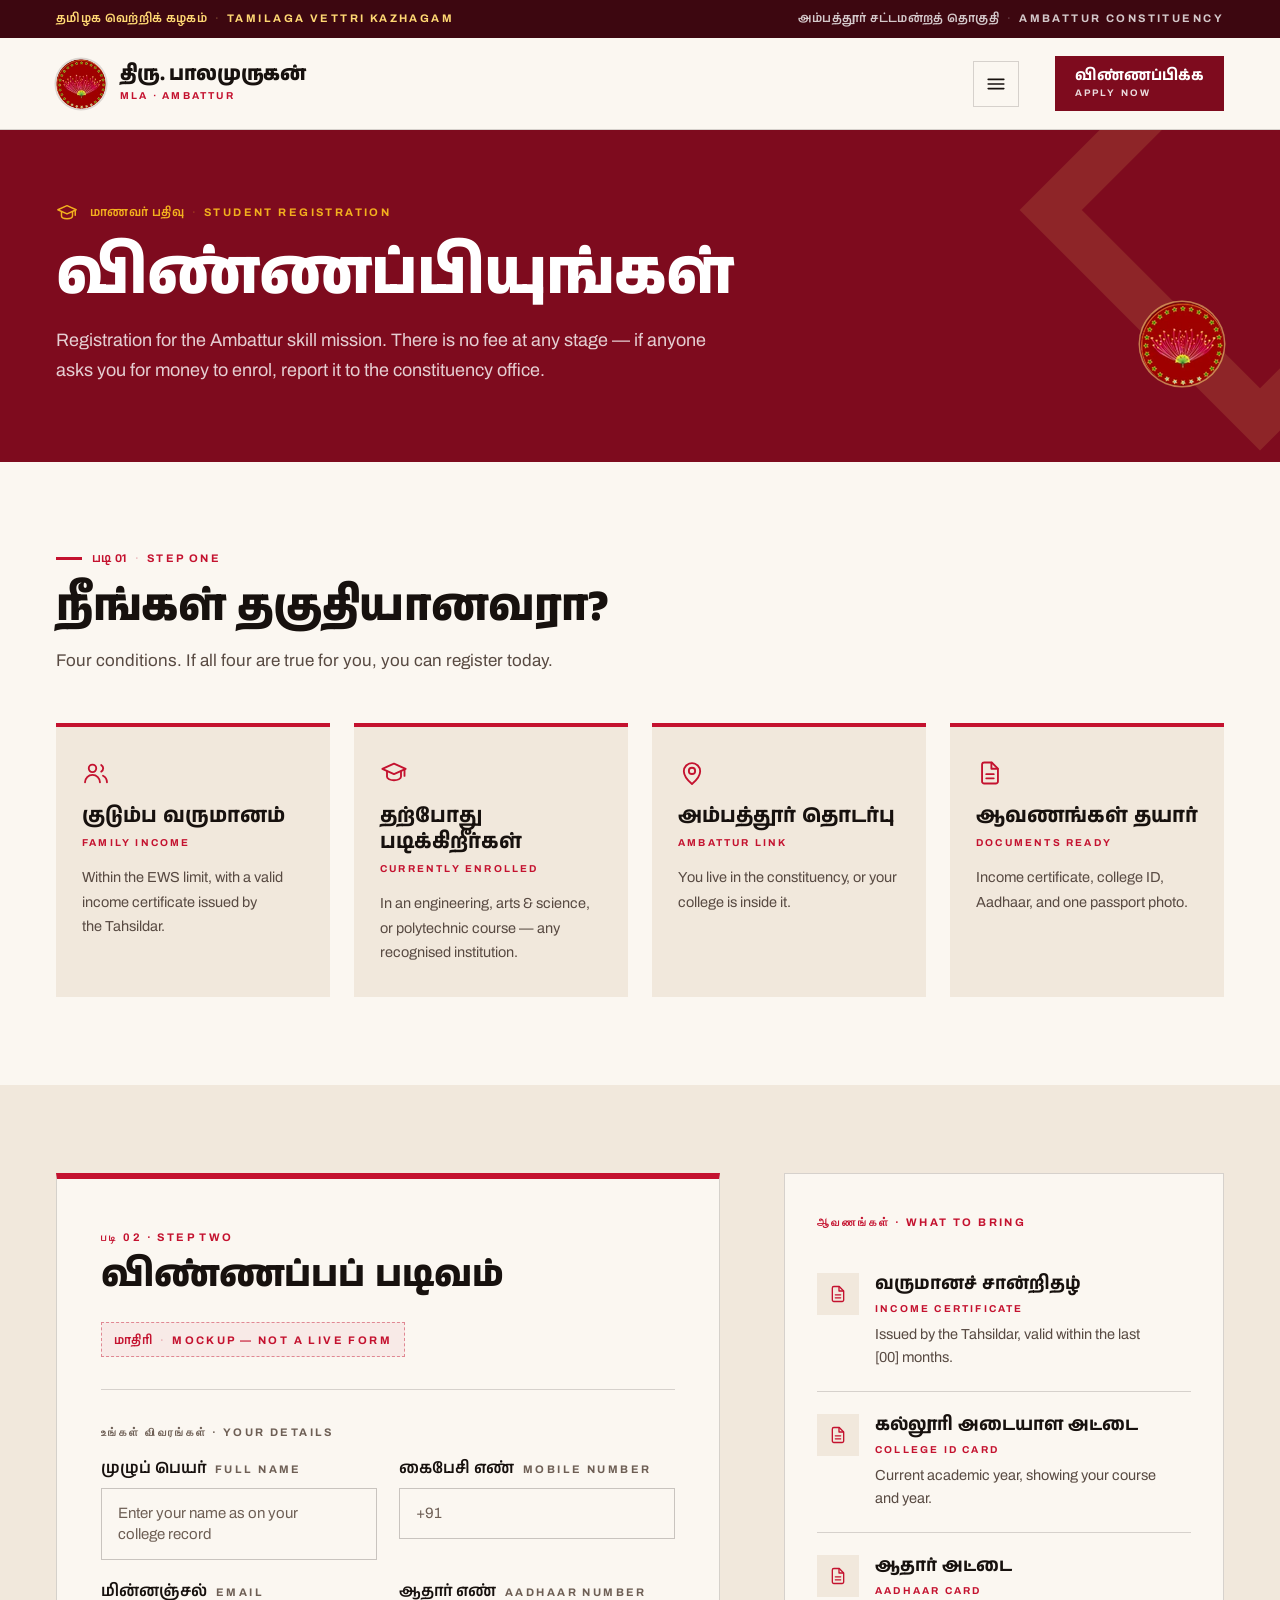
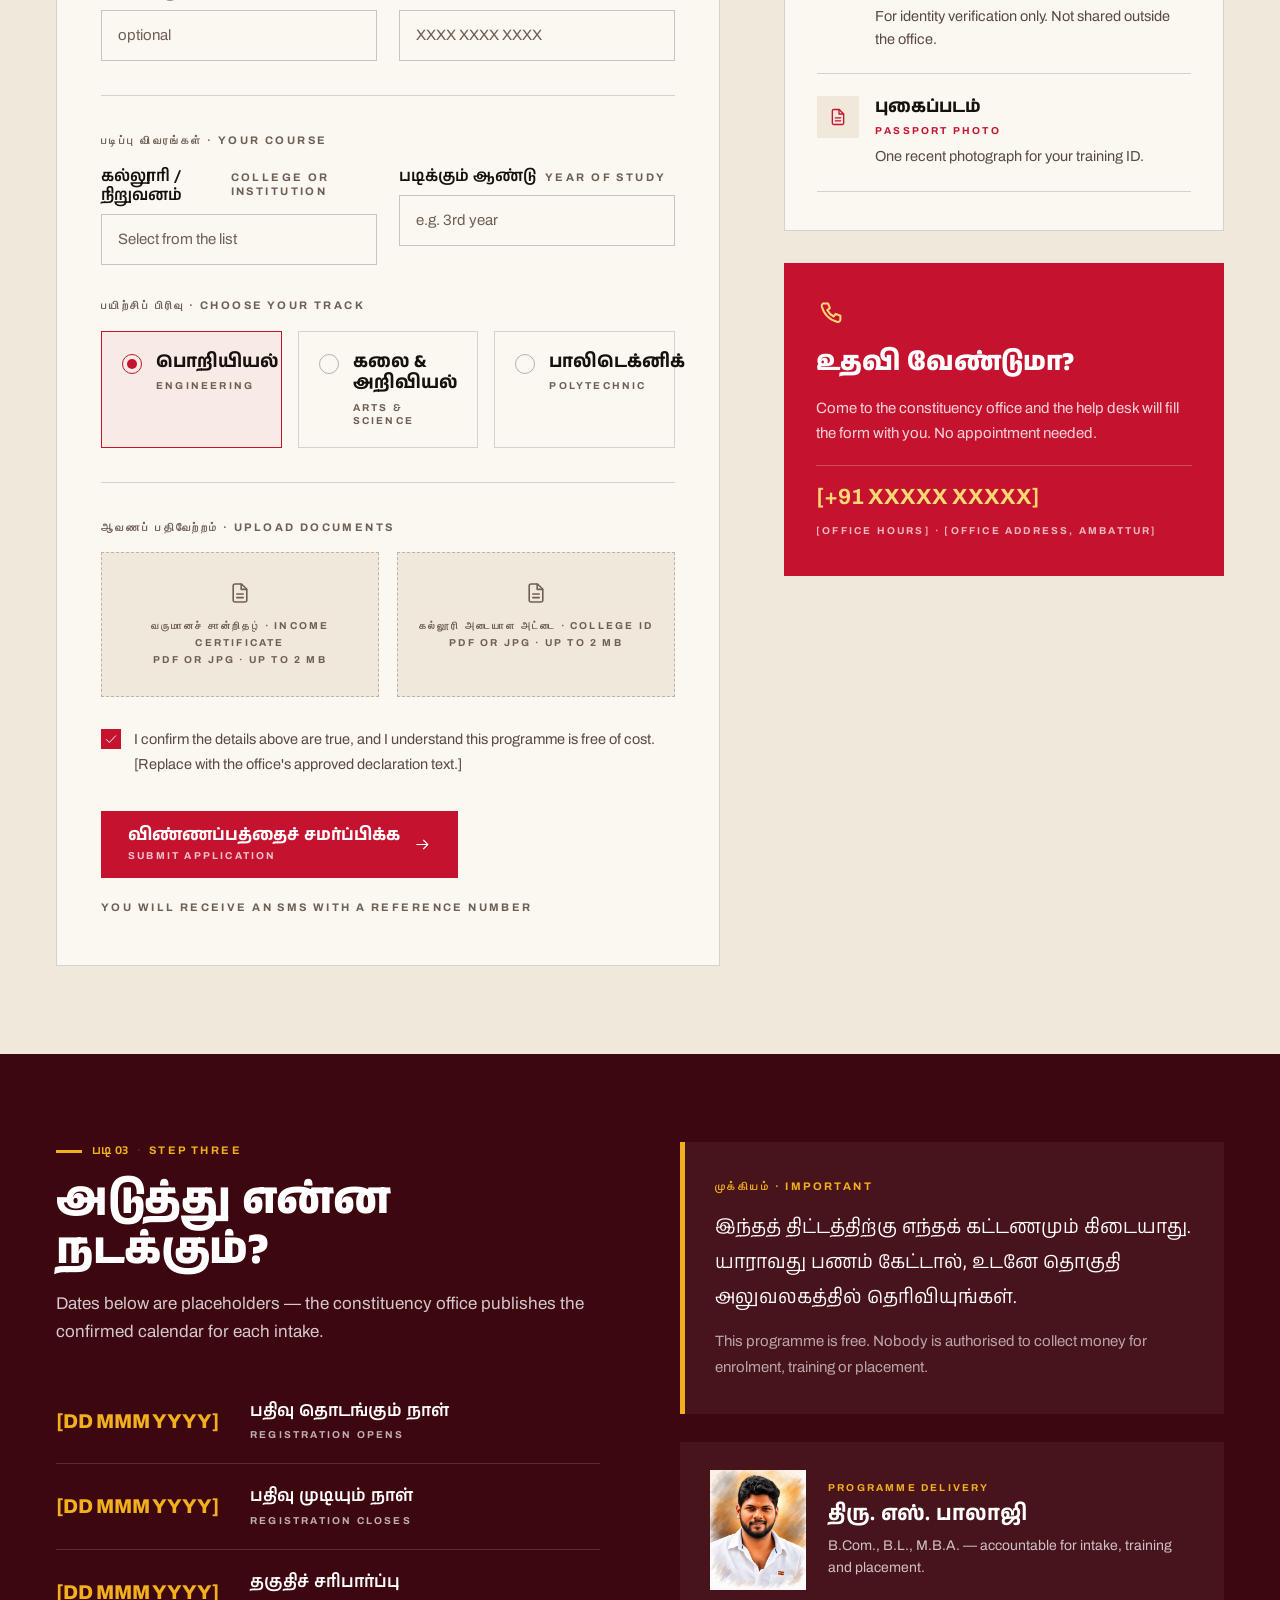
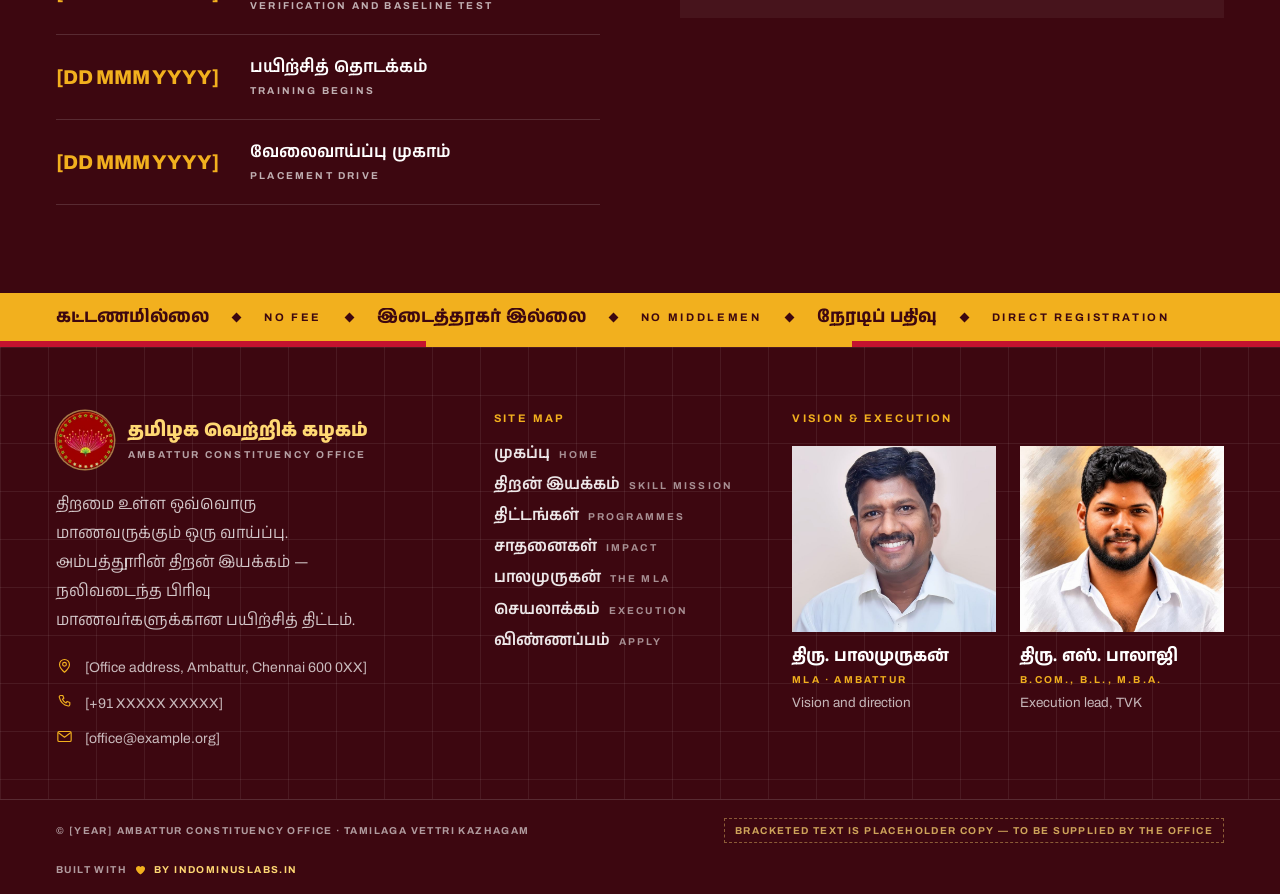
==== apply.html @ f3a28f33 "Add files via upload" ====
<!doctype html>
<html lang="ta">
<head>
<meta charset="utf-8">
<meta name="viewport" content="width=device-width, initial-scale=1">
<title>விண்ணப்பியுங்கள் · Apply</title>
<meta name="description" content="Registration for the Ambattur skill mission. Free at every stage — eligibility, documents and how to apply.">
<meta name="theme-color" content="#7E0B1E">
<meta property="og:title" content="விண்ணப்பியுங்கள் · Apply">
<meta property="og:description" content="Registration for the Ambattur skill mission. Free at every stage — eligibility, documents and how to apply.">
<meta property="og:image" content="vijay.jpg">
<meta property="og:type" content="website">
<link rel="icon" href="tvk-logo.png">
<link rel="preconnect" href="https://fonts.googleapis.com">
<link rel="preconnect" href="https://fonts.gstatic.com" crossorigin>
<link rel="stylesheet" href="https://fonts.googleapis.com/css2?family=Anek+Tamil:wdth,wght@75..125,100..800&amp;family=Archivo:wdth,wght@62..125,100..900&amp;display=swap">
<link rel="stylesheet" href="styles.css">
<style>
:root{
      --ink:#17110E; --ink2:#584A42; --ink3:#6E5F55;
      --paper:#FBF7F1; --paper2:#F1E8DC; --paper3:#E6D9C8;
      --red:#C4122F; --deep:#7E0B1E; --night:#3D0710;
      --gold:#F2B01E; --gold2:#FFD873;
      --rule:rgba(23,17,14,.16);
      --ta:'Anek Tamil','Nirmala UI','Latha',sans-serif;
      --la:'Archivo','Helvetica Neue',Helvetica,sans-serif;
    }
    *{box-sizing:border-box}
    body{margin:0;background:var(--paper);color:var(--ink);font-family:var(--la);-webkit-font-smoothing:antialiased;text-wrap:pretty}
    a{color:var(--red);text-decoration:none}
    a:hover{color:var(--deep)}
    h1,h2,h3,h4,p,ul,ol,figure{margin:0}
    ul{padding:0;list-style:none}
    img{display:block;max-width:100%}
    .ta{font-family:var(--ta)}
    .kick{font:700 11px/1.3 var(--la);letter-spacing:.22em;text-transform:uppercase}
    .kick-ta{font:600 12px/1.45 var(--ta);letter-spacing:.03em;text-transform:none}
    .credit:hover .cname{color:#fff !important}
    .credit:hover .cheart{transform:scale(1.14)}
    .cheart{transition:transform .18s ease}
    .dots{background-image:radial-gradient(rgba(255,255,255,.20) 1px,transparent 1px);background-size:10px 10px}
    .dotsd{background-image:radial-gradient(rgba(23,17,14,.12) 1px,transparent 1px);background-size:10px 10px}
    .grid-l{background-image:linear-gradient(rgba(255,255,255,.07) 1px,transparent 1px),linear-gradient(90deg,rgba(255,255,255,.07) 1px,transparent 1px);background-size:48px 48px}
</style>
</head>
<body>
<div class="page">

<header>
  <div class="dots sec" style="display:flex;align-items:center;justify-content:space-between;height:38px;padding:0 56px;background:var(--night)">
    <span style="display:inline-flex;flex-wrap:wrap;align-items:baseline;gap:8px"><span class="kick-ta" style="font-size:12px;color:var(--gold2)">தமிழக வெற்றிக் கழகம்</span><span style="color:var(--gold2);opacity:.45;font-size:11px">·</span><span class="kick" style="font-size:11px;color:var(--gold2)">Tamilaga Vettri Kazhagam</span></span>
    <span style="display:inline-flex;flex-wrap:wrap;align-items:baseline;gap:8px"><span class="kick-ta" style="font-size:12px;color:rgba(255,255,255,.78)">அம்பத்தூர் சட்டமன்றத் தொகுதி</span><span style="color:rgba(255,255,255,.78);opacity:.45;font-size:11px">·</span><span class="kick" style="font-size:11px;color:rgba(255,255,255,.78)">Ambattur Constituency</span></span>
  </div>
  <div style="display:flex;align-items:center;justify-content:space-between;gap:36px;height:92px;padding:0 56px;background:var(--paper);border-bottom:1px solid var(--rule)" class="sec hdrow">
    <a href="index.html" style="display:flex;align-items:center;gap:14px;text-decoration:none">
      <img src="tvk-logo.png" alt="Tamilaga Vettri Kazhagam" style="width:50px;height:50px;flex:none;border-radius:50%;object-fit:cover;box-shadow:0 0 0 1.5px rgba(23,17,14,.14)">
      <span style="display:flex;flex-direction:column;gap:4px">
        <span class="ta" style="font:800 20px/1 var(--ta);color:var(--ink);letter-spacing:-.01em">திரு. பாலமுருகன்</span>
        <span class="kick" style="color:var(--red);font-size:10px">MLA · Ambattur</span>
      </span>
    </a>
    <input type="checkbox" id="navtoggle" class="navtoggle" aria-hidden="true">
    <label for="navtoggle" class="navbtn"><span class="sr">Menu</span><svg viewBox="0 0 24 24" width="22" height="22" fill="none" stroke="currentColor" stroke-width="1.8" stroke-linecap="round" aria-hidden="true"><path d="M3.5 7h17M3.5 12h17M3.5 17h17"></path></svg></label>
    <nav class="mainnav" style="display:flex;align-items:center;gap:26px">
      <a href="index.html" style="display:flex;flex-direction:column;gap:4px;text-decoration:none;padding-bottom:6px;border-bottom:2px solid transparent">
        <span class="ta" style="font:600 15px/1 var(--ta);color:var(--ink)">முகப்பு</span>
        <span class="kick" style="font-size:9.5px;color:var(--ink3)">Home</span>
      </a>
      <a href="skill-mission.html" style="display:flex;flex-direction:column;gap:4px;text-decoration:none;padding-bottom:6px;border-bottom:2px solid transparent">
        <span class="ta" style="font:600 15px/1 var(--ta);color:var(--ink)">திறன் இயக்கம்</span>
        <span class="kick" style="font-size:9.5px;color:var(--ink3)">Skill Mission</span>
      </a>
      <a href="programmes.html" style="display:flex;flex-direction:column;gap:4px;text-decoration:none;padding-bottom:6px;border-bottom:2px solid transparent">
        <span class="ta" style="font:600 15px/1 var(--ta);color:var(--ink)">திட்டங்கள்</span>
        <span class="kick" style="font-size:9.5px;color:var(--ink3)">Programmes</span>
      </a>
      <a href="impact.html" style="display:flex;flex-direction:column;gap:4px;text-decoration:none;padding-bottom:6px;border-bottom:2px solid transparent">
        <span class="ta" style="font:600 15px/1 var(--ta);color:var(--ink)">சாதனைகள்</span>
        <span class="kick" style="font-size:9.5px;color:var(--ink3)">Impact</span>
      </a>
      <a href="balamurugan.html" style="display:flex;flex-direction:column;gap:4px;text-decoration:none;padding-bottom:6px;border-bottom:2px solid transparent">
        <span class="ta" style="font:600 15px/1 var(--ta);color:var(--ink)">பாலமுருகன்</span>
        <span class="kick" style="font-size:9.5px;color:var(--ink3)">The MLA</span>
      </a>
      <a href="balaji.html" style="display:flex;flex-direction:column;gap:4px;text-decoration:none;padding-bottom:6px;border-bottom:2px solid transparent">
        <span class="ta" style="font:600 15px/1 var(--ta);color:var(--ink)">செயலாக்கம்</span>
        <span class="kick" style="font-size:9.5px;color:var(--ink3)">Execution</span>
      </a>
    </nav>
    <a href="apply.html" style="display:flex;flex-direction:column;gap:4px;background:var(--deep);color:#fff;padding:12px 20px;text-decoration:none">
      <span class="ta" style="font:700 15px/1 var(--ta)">விண்ணப்பிக்க</span>
      <span class="kick" style="font-size:9.5px;opacity:.85">Apply now</span>
    </a>
  </div>
</header>
<section class="dots sec" style="background:var(--deep);color:#fff;padding:72px 56px 76px;position:relative;overflow:hidden">
  <span style="position:absolute;right:-150px;top:-90px;width:340px;height:340px;border:44px solid rgba(255,216,115,.12);transform:rotate(45deg)"></span>
  <div style="position:relative;display:flex;align-items:flex-end;justify-content:space-between;gap:48px">
    <div style="max-width:820px" class="fw">
      <div style="display:flex;align-items:center;gap:12px">
        <span style="display:inline-flex;width:22px;height:22px;color:var(--gold);flex:none"><svg viewBox="0 0 24 24" width="100%" height="100%" fill="none" stroke="currentColor" stroke-width="1.6" stroke-linecap="round" stroke-linejoin="round" aria-hidden="true"><path d="M2 8.5 12 4l10 4.5-10 4.5L2 8.5Z"></path><path d="M6 10.7v4.6c0 1.6 2.7 2.9 6 2.9s6-1.3 6-2.9v-4.6"></path><path d="M21 9v5.5"></path></svg></span>
        <span style="display:inline-flex;flex-wrap:wrap;align-items:baseline;gap:8px"><span class="kick-ta" style="font-size:12px;color:var(--gold)">மாணவர் பதிவு</span><span style="color:var(--gold);opacity:.45;font-size:11px">·</span><span class="kick" style="font-size:11px;color:var(--gold)">Student registration</span></span>
      </div>
      <h1 class="ta" style="font:800 62px/1.1 var(--ta);margin-top:18px;letter-spacing:-.015em">விண்ணப்பியுங்கள்</h1>
      <p style="font:400 18px/1.65 var(--la);color:rgba(255,255,255,.8);margin-top:16px;max-width:680px" class="fw">Registration for the Ambattur skill mission. There is no fee at any stage — if anyone asks you for money to enrol, report it to the constituency office.</p>
    </div>
    <img src="tvk-logo.png" alt="Tamilaga Vettri Kazhagam" style="width:84px;height:84px;flex:none;border-radius:50%;object-fit:cover;box-shadow:0 0 0 1.5px rgba(255,216,115,.55)">
  </div>
</section>

<!-- ============ ELIGIBILITY ============ -->
<section style="background:var(--paper);padding:88px 56px" class="sec">
  <div style="max-width:700px;" class="fw">
    <div style="display:flex;align-items:center;gap:10px;">
      <span style="width:26px;height:3px;background:var(--red);flex:none"></span>
      <span style="display:inline-flex;flex-wrap:wrap;align-items:baseline;gap:8px"><span class="kick-ta" style="font-size:12px;color:var(--red)">படி 01</span><span style="color:var(--red);opacity:.45;font-size:11px">·</span><span class="kick" style="font-size:11px;color:var(--red)">Step one</span></span>
    </div>
    <h2 class="ta" style="font:800 44px/1.14 var(--ta);color:var(--ink);margin-top:16px;letter-spacing:-.01em">நீங்கள் தகுதியானவரா?</h2>
    <p style="font:400 17px/1.62 var(--la);color:var(--ink2);margin-top:14px">Four conditions. If all four are true for you, you can register today.</p>
  </div>
  <div style="display:grid;grid-template-columns:repeat(4,minmax(0,1fr));gap:24px;margin-top:48px" class="g4">
    <div style="background:var(--paper2);padding:32px 26px;display:flex;flex-direction:column;gap:16px;border-top:4px solid var(--red)">
      <span style="display:inline-flex;width:28px;height:28px;color:var(--red);flex:none"><svg viewBox="0 0 24 24" width="100%" height="100%" fill="none" stroke="currentColor" stroke-width="1.6" stroke-linecap="round" stroke-linejoin="round" aria-hidden="true"><circle cx="9" cy="8" r="3.2"></circle><path d="M2.6 20a6.4 6.4 0 0 1 12.8 0"></path><path d="M16.5 5.2a3.2 3.2 0 0 1 0 5.6M18 14.4A6.4 6.4 0 0 1 21.4 20"></path></svg></span>
      <div>
        <h3 class="ta" style="font:700 21px/1.25 var(--ta);color:var(--ink)">குடும்ப வருமானம்</h3>
        <div class="kick" style="color:var(--red);margin-top:7px;font-size:10px">Family income</div>
      </div>
      <p style="font:400 14.5px/1.7 var(--la);color:var(--ink2)">Within the EWS limit, with a valid income certificate issued by the Tahsildar.</p>
    </div><div style="background:var(--paper2);padding:32px 26px;display:flex;flex-direction:column;gap:16px;border-top:4px solid var(--red)">
      <span style="display:inline-flex;width:28px;height:28px;color:var(--red);flex:none"><svg viewBox="0 0 24 24" width="100%" height="100%" fill="none" stroke="currentColor" stroke-width="1.6" stroke-linecap="round" stroke-linejoin="round" aria-hidden="true"><path d="M2 8.5 12 4l10 4.5-10 4.5L2 8.5Z"></path><path d="M6 10.7v4.6c0 1.6 2.7 2.9 6 2.9s6-1.3 6-2.9v-4.6"></path><path d="M21 9v5.5"></path></svg></span>
      <div>
        <h3 class="ta" style="font:700 21px/1.25 var(--ta);color:var(--ink)">தற்போது படிக்கிறீர்கள்</h3>
        <div class="kick" style="color:var(--red);margin-top:7px;font-size:10px">Currently enrolled</div>
      </div>
      <p style="font:400 14.5px/1.7 var(--la);color:var(--ink2)">In an engineering, arts &amp; science, or polytechnic course — any recognised institution.</p>
    </div><div style="background:var(--paper2);padding:32px 26px;display:flex;flex-direction:column;gap:16px;border-top:4px solid var(--red)">
      <span style="display:inline-flex;width:28px;height:28px;color:var(--red);flex:none"><svg viewBox="0 0 24 24" width="100%" height="100%" fill="none" stroke="currentColor" stroke-width="1.6" stroke-linecap="round" stroke-linejoin="round" aria-hidden="true"><path d="M12 21.5s7-6 7-11a7 7 0 1 0-14 0c0 5 7 11 7 11Z"></path><circle cx="12" cy="10.2" r="2.7"></circle></svg></span>
      <div>
        <h3 class="ta" style="font:700 21px/1.25 var(--ta);color:var(--ink)">அம்பத்தூர் தொடர்பு</h3>
        <div class="kick" style="color:var(--red);margin-top:7px;font-size:10px">Ambattur link</div>
      </div>
      <p style="font:400 14.5px/1.7 var(--la);color:var(--ink2)">You live in the constituency, or your college is inside it.</p>
    </div><div style="background:var(--paper2);padding:32px 26px;display:flex;flex-direction:column;gap:16px;border-top:4px solid var(--red)">
      <span style="display:inline-flex;width:28px;height:28px;color:var(--red);flex:none"><svg viewBox="0 0 24 24" width="100%" height="100%" fill="none" stroke="currentColor" stroke-width="1.6" stroke-linecap="round" stroke-linejoin="round" aria-hidden="true"><path d="M13.5 3H7a1.8 1.8 0 0 0-1.8 1.8v14.4A1.8 1.8 0 0 0 7 21h10a1.8 1.8 0 0 0 1.8-1.8V8.3L13.5 3Z"></path><path d="M13.2 3.2v5.2h5.3M8.8 13h6.4M8.8 16.6h6.4"></path></svg></span>
      <div>
        <h3 class="ta" style="font:700 21px/1.25 var(--ta);color:var(--ink)">ஆவணங்கள் தயார்</h3>
        <div class="kick" style="color:var(--red);margin-top:7px;font-size:10px">Documents ready</div>
      </div>
      <p style="font:400 14.5px/1.7 var(--la);color:var(--ink2)">Income certificate, college ID, Aadhaar, and one passport photo.</p>
    </div>
  </div>
</section>

<!-- ============ THE FORM ============ -->
<section style="background:var(--paper2);padding:88px 56px" class="sec">
  <div style="display:grid;grid-template-columns:1fr 440px;gap:64px;align-items:start" class="gside">

    <div style="background:var(--paper);border:1px solid var(--rule);border-top:6px solid var(--red);padding:48px 44px">
      <div style="display:flex;align-items:center;justify-content:space-between;gap:24px;flex-wrap:wrap">
        <div>
          <span class="kick" style="color:var(--red)">படி 02 · Step two</span>
          <h2 class="ta" style="font:800 36px/1.15 var(--ta);color:var(--ink);margin-top:12px">விண்ணப்பப் படிவம்</h2>
        </div>
        <span style="border:1px dashed rgba(196,18,47,.45);background:rgba(196,18,47,.05);padding:7px 12px;display:inline-block"><span style="display:inline-flex;flex-wrap:wrap;align-items:baseline;gap:8px"><span class="kick-ta" style="font-size:12px;color:var(--red)">மாதிரி</span><span style="color:var(--red);opacity:.45;font-size:11px">·</span><span class="kick" style="font-size:11px;color:var(--red)">MOCKUP — not a live form</span></span></span>
      </div>

      <div style="height:1px;background:var(--rule);margin:32px 0"></div>

      <span class="kick" style="color:var(--ink3)">உங்கள் விவரங்கள் · Your details</span>
      <div style="display:grid;grid-template-columns:1fr 1fr;gap:22px;margin-top:20px" class="g2">
        <label style="grid-column:span 1;display:flex;flex-direction:column;gap:9px">
  <span style="display:flex;align-items:baseline;gap:9px">
    <span class="ta" style="font:600 16px/1.2 var(--ta);color:var(--ink)">முழுப் பெயர்</span>
    <span class="kick" style="color:var(--ink3);font-size:11px">Full name</span>
  </span>
  <span style="display:block;background:var(--paper);border:1px solid rgba(23,17,14,.22);padding:14px 16px;font:400 15px/1.4 var(--la);color:var(--ink3)">Enter your name as on your college record</span>
</label>
        <label style="grid-column:span 1;display:flex;flex-direction:column;gap:9px">
  <span style="display:flex;align-items:baseline;gap:9px">
    <span class="ta" style="font:600 16px/1.2 var(--ta);color:var(--ink)">கைபேசி எண்</span>
    <span class="kick" style="color:var(--ink3);font-size:11px">Mobile number</span>
  </span>
  <span style="display:block;background:var(--paper);border:1px solid rgba(23,17,14,.22);padding:14px 16px;font:400 15px/1.4 var(--la);color:var(--ink3)">+91</span>
</label>
        <label style="grid-column:span 1;display:flex;flex-direction:column;gap:9px">
  <span style="display:flex;align-items:baseline;gap:9px">
    <span class="ta" style="font:600 16px/1.2 var(--ta);color:var(--ink)">மின்னஞ்சல்</span>
    <span class="kick" style="color:var(--ink3);font-size:11px">Email</span>
  </span>
  <span style="display:block;background:var(--paper);border:1px solid rgba(23,17,14,.22);padding:14px 16px;font:400 15px/1.4 var(--la);color:var(--ink3)">optional</span>
</label>
        <label style="grid-column:span 1;display:flex;flex-direction:column;gap:9px">
  <span style="display:flex;align-items:baseline;gap:9px">
    <span class="ta" style="font:600 16px/1.2 var(--ta);color:var(--ink)">ஆதார் எண்</span>
    <span class="kick" style="color:var(--ink3);font-size:11px">Aadhaar number</span>
  </span>
  <span style="display:block;background:var(--paper);border:1px solid rgba(23,17,14,.22);padding:14px 16px;font:400 15px/1.4 var(--la);color:var(--ink3)">XXXX XXXX XXXX</span>
</label>
      </div>

      <div style="height:1px;background:var(--rule);margin:34px 0"></div>

      <span class="kick" style="color:var(--ink3)">படிப்பு விவரங்கள் · Your course</span>
      <div style="display:grid;grid-template-columns:1fr 1fr;gap:22px;margin-top:20px" class="g2">
        <label style="grid-column:span 1;display:flex;flex-direction:column;gap:9px">
  <span style="display:flex;align-items:baseline;gap:9px">
    <span class="ta" style="font:600 16px/1.2 var(--ta);color:var(--ink)">கல்லூரி / நிறுவனம்</span>
    <span class="kick" style="color:var(--ink3);font-size:11px">College or institution</span>
  </span>
  <span style="display:block;background:var(--paper);border:1px solid rgba(23,17,14,.22);padding:14px 16px;font:400 15px/1.4 var(--la);color:var(--ink3)">Select from the list</span>
</label>
        <label style="grid-column:span 1;display:flex;flex-direction:column;gap:9px">
  <span style="display:flex;align-items:baseline;gap:9px">
    <span class="ta" style="font:600 16px/1.2 var(--ta);color:var(--ink)">படிக்கும் ஆண்டு</span>
    <span class="kick" style="color:var(--ink3);font-size:11px">Year of study</span>
  </span>
  <span style="display:block;background:var(--paper);border:1px solid rgba(23,17,14,.22);padding:14px 16px;font:400 15px/1.4 var(--la);color:var(--ink3)">e.g. 3rd year</span>
</label>
      </div>

      <div style="margin-top:30px">
        <span class="kick" style="color:var(--ink3)">பயிற்சிப் பிரிவு · Choose your track</span>
        <div style="display:grid;grid-template-columns:repeat(3,minmax(0,1fr));gap:16px;margin-top:18px" class="g3">
          <label style="display:flex;gap:14px;align-items:flex-start;padding:20px 20px;background:rgba(196,18,47,.06);border:1.5px solid var(--red)">
  <span style="width:20px;height:20px;border:1.5px solid var(--red);border-radius:50%;flex:none;display:flex;align-items:center;justify-content:center;margin-top:2px">
    <span style="width:10px;height:10px;background:var(--red);border-radius:50%"></span>
  </span>
  <span style="display:flex;flex-direction:column;gap:6px">
    <span class="ta" style="font:700 18px/1.2 var(--ta);color:var(--ink)">பொறியியல்</span>
    <span class="kick" style="color:var(--ink3);font-size:10px">Engineering</span>
  </span>
</label>
          <label style="display:flex;gap:14px;align-items:flex-start;padding:20px 20px;background:var(--paper);border:1.5px solid rgba(23,17,14,.16)">
  <span style="width:20px;height:20px;border:1.5px solid rgba(23,17,14,.3);border-radius:50%;flex:none;display:flex;align-items:center;justify-content:center;margin-top:2px">
    
  </span>
  <span style="display:flex;flex-direction:column;gap:6px">
    <span class="ta" style="font:700 18px/1.2 var(--ta);color:var(--ink)">கலை &amp; அறிவியல்</span>
    <span class="kick" style="color:var(--ink3);font-size:10px">Arts &amp; Science</span>
  </span>
</label>
          <label style="display:flex;gap:14px;align-items:flex-start;padding:20px 20px;background:var(--paper);border:1.5px solid rgba(23,17,14,.16)">
  <span style="width:20px;height:20px;border:1.5px solid rgba(23,17,14,.3);border-radius:50%;flex:none;display:flex;align-items:center;justify-content:center;margin-top:2px">
    
  </span>
  <span style="display:flex;flex-direction:column;gap:6px">
    <span class="ta" style="font:700 18px/1.2 var(--ta);color:var(--ink)">பாலிடெக்னிக்</span>
    <span class="kick" style="color:var(--ink3);font-size:10px">Polytechnic</span>
  </span>
</label>
        </div>
      </div>

      <div style="height:1px;background:var(--rule);margin:34px 0"></div>

      <span class="kick" style="color:var(--ink3)">ஆவணப் பதிவேற்றம் · Upload documents</span>
      <div style="display:grid;grid-template-columns:1fr 1fr;gap:18px;margin-top:18px" class="g2">
        <div style="border:1.5px dashed rgba(23,17,14,.24);padding:28px 20px;display:flex;flex-direction:column;align-items:center;gap:12px;background:var(--paper2)">
          <span style="display:inline-flex;width:24px;height:24px;color:var(--ink3);flex:none"><svg viewBox="0 0 24 24" width="100%" height="100%" fill="none" stroke="currentColor" stroke-width="1.6" stroke-linecap="round" stroke-linejoin="round" aria-hidden="true"><path d="M13.5 3H7a1.8 1.8 0 0 0-1.8 1.8v14.4A1.8 1.8 0 0 0 7 21h10a1.8 1.8 0 0 0 1.8-1.8V8.3L13.5 3Z"></path><path d="M13.2 3.2v5.2h5.3M8.8 13h6.4M8.8 16.6h6.4"></path></svg></span>
          <span class="kick" style="color:var(--ink3);text-align:center;line-height:1.7;font-size:10px">வருமானச் சான்றிதழ் · Income certificate<br>PDF or JPG · up to 2 MB</span>
        </div><div style="border:1.5px dashed rgba(23,17,14,.24);padding:28px 20px;display:flex;flex-direction:column;align-items:center;gap:12px;background:var(--paper2)">
          <span style="display:inline-flex;width:24px;height:24px;color:var(--ink3);flex:none"><svg viewBox="0 0 24 24" width="100%" height="100%" fill="none" stroke="currentColor" stroke-width="1.6" stroke-linecap="round" stroke-linejoin="round" aria-hidden="true"><path d="M13.5 3H7a1.8 1.8 0 0 0-1.8 1.8v14.4A1.8 1.8 0 0 0 7 21h10a1.8 1.8 0 0 0 1.8-1.8V8.3L13.5 3Z"></path><path d="M13.2 3.2v5.2h5.3M8.8 13h6.4M8.8 16.6h6.4"></path></svg></span>
          <span class="kick" style="color:var(--ink3);text-align:center;line-height:1.7;font-size:10px">கல்லூரி அடையாள அட்டை · College ID<br>PDF or JPG · up to 2 MB</span>
        </div>
      </div>

      <label style="display:flex;gap:13px;align-items:flex-start;margin-top:30px">
        <span style="width:20px;height:20px;border:1.5px solid var(--red);background:var(--red);display:flex;align-items:center;justify-content:center;flex:none;margin-top:2px"><span style="display:inline-flex;width:14px;height:14px;color:#fff;flex:none"><svg viewBox="0 0 24 24" width="100%" height="100%" fill="none" stroke="currentColor" stroke-width="1.6" stroke-linecap="round" stroke-linejoin="round" aria-hidden="true"><path d="M4 12.8 9.2 18 20 6.5"></path></svg></span></span>
        <span style="font:400 14.5px/1.7 var(--la);color:var(--ink2)">I confirm the details above are true, and I understand this programme is free of cost. [Replace with the office's approved declaration text.]</span>
      </label>

      <div style="display:flex;align-items:center;gap:20px;margin-top:34px;flex-wrap:wrap">
        <a href="apply.html" style="background:var(--red);color:#fff;border:1.5px solid var(--red);display:inline-flex;align-items:center;gap:14px;padding:15px 26px;text-decoration:none">
    <span style="display:flex;flex-direction:column;gap:5px">
      <span class="ta" style="font:700 17px/1 var(--ta)">விண்ணப்பத்தைச் சமர்ப்பிக்க</span>
      <span class="kick" style="opacity:.75;font-size:10px">Submit application</span>
    </span>
    <span style="display:flex;width:17px;flex:none"><svg viewBox="0 0 24 24" width="100%" height="100%" fill="none" stroke="currentColor" stroke-width="1.6" stroke-linecap="round" stroke-linejoin="round" aria-hidden="true"><path d="M4 12h15.5M13.5 6l6 6-6 6"></path></svg></span>
  </a>
        <span class="kick" style="color:var(--ink3);line-height:1.8">You will receive an SMS with a reference number</span>
      </div>
    </div>

    <div style="display:flex;flex-direction:column;gap:32px">
      <aside style="background:var(--paper);border:1px solid var(--rule);padding:38px 32px">
        <span class="kick" style="color:var(--red)">ஆவணங்கள் · What to bring</span>
        <ul style="margin-top:22px">
          <li style="display:flex;gap:16px;align-items:flex-start;padding:22px 0;border-bottom:1px solid var(--rule)">
  <span style="width:42px;height:42px;background:var(--paper2);display:flex;align-items:center;justify-content:center;flex:none"><span style="display:inline-flex;width:20px;height:20px;color:var(--red);flex:none"><svg viewBox="0 0 24 24" width="100%" height="100%" fill="none" stroke="currentColor" stroke-width="1.6" stroke-linecap="round" stroke-linejoin="round" aria-hidden="true"><path d="M13.5 3H7a1.8 1.8 0 0 0-1.8 1.8v14.4A1.8 1.8 0 0 0 7 21h10a1.8 1.8 0 0 0 1.8-1.8V8.3L13.5 3Z"></path><path d="M13.2 3.2v5.2h5.3M8.8 13h6.4M8.8 16.6h6.4"></path></svg></span></span>
  <span style="display:flex;flex-direction:column;gap:6px">
    <span class="ta" style="font:700 18px/1.25 var(--ta);color:var(--ink)">வருமானச் சான்றிதழ்</span>
    <span class="kick" style="color:var(--red);font-size:10px">Income certificate</span>
    <span style="font:400 14.5px/1.6 var(--la);color:var(--ink2);margin-top:2px">Issued by the Tahsildar, valid within the last [00] months.</span>
  </span>
</li>
          <li style="display:flex;gap:16px;align-items:flex-start;padding:22px 0;border-bottom:1px solid var(--rule)">
  <span style="width:42px;height:42px;background:var(--paper2);display:flex;align-items:center;justify-content:center;flex:none"><span style="display:inline-flex;width:20px;height:20px;color:var(--red);flex:none"><svg viewBox="0 0 24 24" width="100%" height="100%" fill="none" stroke="currentColor" stroke-width="1.6" stroke-linecap="round" stroke-linejoin="round" aria-hidden="true"><path d="M13.5 3H7a1.8 1.8 0 0 0-1.8 1.8v14.4A1.8 1.8 0 0 0 7 21h10a1.8 1.8 0 0 0 1.8-1.8V8.3L13.5 3Z"></path><path d="M13.2 3.2v5.2h5.3M8.8 13h6.4M8.8 16.6h6.4"></path></svg></span></span>
  <span style="display:flex;flex-direction:column;gap:6px">
    <span class="ta" style="font:700 18px/1.25 var(--ta);color:var(--ink)">கல்லூரி அடையாள அட்டை</span>
    <span class="kick" style="color:var(--red);font-size:10px">College ID card</span>
    <span style="font:400 14.5px/1.6 var(--la);color:var(--ink2);margin-top:2px">Current academic year, showing your course and year.</span>
  </span>
</li>
          <li style="display:flex;gap:16px;align-items:flex-start;padding:22px 0;border-bottom:1px solid var(--rule)">
  <span style="width:42px;height:42px;background:var(--paper2);display:flex;align-items:center;justify-content:center;flex:none"><span style="display:inline-flex;width:20px;height:20px;color:var(--red);flex:none"><svg viewBox="0 0 24 24" width="100%" height="100%" fill="none" stroke="currentColor" stroke-width="1.6" stroke-linecap="round" stroke-linejoin="round" aria-hidden="true"><path d="M13.5 3H7a1.8 1.8 0 0 0-1.8 1.8v14.4A1.8 1.8 0 0 0 7 21h10a1.8 1.8 0 0 0 1.8-1.8V8.3L13.5 3Z"></path><path d="M13.2 3.2v5.2h5.3M8.8 13h6.4M8.8 16.6h6.4"></path></svg></span></span>
  <span style="display:flex;flex-direction:column;gap:6px">
    <span class="ta" style="font:700 18px/1.25 var(--ta);color:var(--ink)">ஆதார் அட்டை</span>
    <span class="kick" style="color:var(--red);font-size:10px">Aadhaar card</span>
    <span style="font:400 14.5px/1.6 var(--la);color:var(--ink2);margin-top:2px">For identity verification only. Not shared outside the office.</span>
  </span>
</li>
          <li style="display:flex;gap:16px;align-items:flex-start;padding:22px 0;border-bottom:1px solid var(--rule)">
  <span style="width:42px;height:42px;background:var(--paper2);display:flex;align-items:center;justify-content:center;flex:none"><span style="display:inline-flex;width:20px;height:20px;color:var(--red);flex:none"><svg viewBox="0 0 24 24" width="100%" height="100%" fill="none" stroke="currentColor" stroke-width="1.6" stroke-linecap="round" stroke-linejoin="round" aria-hidden="true"><path d="M13.5 3H7a1.8 1.8 0 0 0-1.8 1.8v14.4A1.8 1.8 0 0 0 7 21h10a1.8 1.8 0 0 0 1.8-1.8V8.3L13.5 3Z"></path><path d="M13.2 3.2v5.2h5.3M8.8 13h6.4M8.8 16.6h6.4"></path></svg></span></span>
  <span style="display:flex;flex-direction:column;gap:6px">
    <span class="ta" style="font:700 18px/1.25 var(--ta);color:var(--ink)">புகைப்படம்</span>
    <span class="kick" style="color:var(--red);font-size:10px">Passport photo</span>
    <span style="font:400 14.5px/1.6 var(--la);color:var(--ink2);margin-top:2px">One recent photograph for your training ID.</span>
  </span>
</li>
        </ul>
      </aside>

      <aside style="background:var(--red);color:#fff;padding:36px 32px;display:flex;flex-direction:column;gap:18px">
        <span style="display:inline-flex;width:30px;height:30px;color:var(--gold2);flex:none"><svg viewBox="0 0 24 24" width="100%" height="100%" fill="none" stroke="currentColor" stroke-width="1.6" stroke-linecap="round" stroke-linejoin="round" aria-hidden="true"><path d="M6.6 3.5h3l1.5 3.8-2.1 1.5a11.5 11.5 0 0 0 5.2 5.2l1.5-2.1 3.8 1.5v3a2 2 0 0 1-2.2 2A16.8 16.8 0 0 1 4.6 5.7a2 2 0 0 1 2-2.2Z"></path></svg></span>
        <h3 class="ta" style="font:800 26px/1.2 var(--ta)">உதவி வேண்டுமா?</h3>
        <p style="font:400 15px/1.7 var(--la);color:rgba(255,255,255,.82)">Come to the constituency office and the help desk will fill the form with you. No appointment needed.</p>
        <div style="display:flex;flex-direction:column;gap:12px;padding-top:18px;border-top:1px solid rgba(255,255,255,.24)">
          <span style="font:700 22px/1.2 var(--la);color:var(--gold2)">[+91 XXXXX XXXXX]</span>
          <span class="kick" style="color:rgba(255,255,255,.7);font-size:10px;line-height:1.8">[Office hours] · [Office address, Ambattur]</span>
        </div>
      </aside>
    </div>
  </div>
</section>

<!-- ============ TIMELINE ============ -->
<section class="grid-l sec" style="background:var(--night);color:#fff;padding:88px 56px">
  <div style="display:grid;grid-template-columns:1fr 1fr;gap:80px;align-items:start" class="g2">
    <div>
      <div style="max-width:560px;" class="fw">
    <div style="display:flex;align-items:center;gap:10px;">
      <span style="width:26px;height:3px;background:var(--gold);flex:none"></span>
      <span style="display:inline-flex;flex-wrap:wrap;align-items:baseline;gap:8px"><span class="kick-ta" style="font-size:12px;color:var(--gold)">படி 03</span><span style="color:var(--gold);opacity:.45;font-size:11px">·</span><span class="kick" style="font-size:11px;color:var(--gold)">Step three</span></span>
    </div>
    <h2 class="ta" style="font:800 44px/1.14 var(--ta);color:#fff;margin-top:16px;letter-spacing:-.01em">அடுத்து என்ன நடக்கும்?</h2>
    <p style="font:400 17px/1.62 var(--la);color:rgba(255,255,255,.78);margin-top:14px">Dates below are placeholders — the constituency office publishes the confirmed calendar for each intake.</p>
  </div>
      <div style="margin-top:34px">
        <div style="display:flex;align-items:center;gap:24px;padding:22px 0;border-bottom:1px solid rgba(255,255,255,.14)">
  <span style="font:800 20px/1 var(--la);color:var(--gold);letter-spacing:-.01em;min-width:170px;flex:none" class="nomin">[DD MMM YYYY]</span>
  <span style="display:flex;flex-direction:column;gap:6px">
    <span class="ta" style="font:600 17px/1.25 var(--ta);color:#fff">பதிவு தொடங்கும் நாள்</span>
    <span class="kick" style="color:rgba(255,255,255,.68);font-size:10px">Registration opens</span>
  </span>
</div>
        <div style="display:flex;align-items:center;gap:24px;padding:22px 0;border-bottom:1px solid rgba(255,255,255,.14)">
  <span style="font:800 20px/1 var(--la);color:var(--gold);letter-spacing:-.01em;min-width:170px;flex:none" class="nomin">[DD MMM YYYY]</span>
  <span style="display:flex;flex-direction:column;gap:6px">
    <span class="ta" style="font:600 17px/1.25 var(--ta);color:#fff">பதிவு முடியும் நாள்</span>
    <span class="kick" style="color:rgba(255,255,255,.68);font-size:10px">Registration closes</span>
  </span>
</div>
        <div style="display:flex;align-items:center;gap:24px;padding:22px 0;border-bottom:1px solid rgba(255,255,255,.14)">
  <span style="font:800 20px/1 var(--la);color:var(--gold);letter-spacing:-.01em;min-width:170px;flex:none" class="nomin">[DD MMM YYYY]</span>
  <span style="display:flex;flex-direction:column;gap:6px">
    <span class="ta" style="font:600 17px/1.25 var(--ta);color:#fff">தகுதிச் சரிபார்ப்பு</span>
    <span class="kick" style="color:rgba(255,255,255,.68);font-size:10px">Verification and baseline test</span>
  </span>
</div>
        <div style="display:flex;align-items:center;gap:24px;padding:22px 0;border-bottom:1px solid rgba(255,255,255,.14)">
  <span style="font:800 20px/1 var(--la);color:var(--gold);letter-spacing:-.01em;min-width:170px;flex:none" class="nomin">[DD MMM YYYY]</span>
  <span style="display:flex;flex-direction:column;gap:6px">
    <span class="ta" style="font:600 17px/1.25 var(--ta);color:#fff">பயிற்சித் தொடக்கம்</span>
    <span class="kick" style="color:rgba(255,255,255,.68);font-size:10px">Training begins</span>
  </span>
</div>
        <div style="display:flex;align-items:center;gap:24px;padding:22px 0;border-bottom:1px solid rgba(255,255,255,.14)">
  <span style="font:800 20px/1 var(--la);color:var(--gold);letter-spacing:-.01em;min-width:170px;flex:none" class="nomin">[DD MMM YYYY]</span>
  <span style="display:flex;flex-direction:column;gap:6px">
    <span class="ta" style="font:600 17px/1.25 var(--ta);color:#fff">வேலைவாய்ப்பு முகாம்</span>
    <span class="kick" style="color:rgba(255,255,255,.68);font-size:10px">Placement drive</span>
  </span>
</div>
      </div>
    </div>

    <div style="display:flex;flex-direction:column;gap:28px">
      <div style="background:rgba(255,255,255,.05);border-left:5px solid var(--gold);padding:34px 30px">
        <span class="kick" style="color:var(--gold)">முக்கியம் · Important</span>
        <p class="ta" style="font:400 19px/1.85 var(--ta);color:#fff;margin-top:16px">இந்தத் திட்டத்திற்கு எந்தக் கட்டணமும் கிடையாது. யாராவது பணம் கேட்டால், உடனே தொகுதி அலுவலகத்தில் தெரிவியுங்கள்.</p>
        <p style="font:400 15px/1.7 var(--la);color:rgba(255,255,255,.62);margin-top:14px">This programme is free. Nobody is authorised to collect money for enrolment, training or placement.</p>
      </div>

      <div style="display:flex;align-items:center;gap:22px;background:rgba(255,255,255,.05);padding:28px 30px">
        <figure style="margin:0;position:relative;width:96px;flex:none">
    
    <div style="position:relative;width:96px;height:120px;overflow:hidden;background:var(--paper2)">
      <img src="balaji.jpg" alt="Thiru S. Balaji" style="width:100%;height:100%;object-fit:cover;object-position:50% 24%;">
    </div>
    
  </figure>
        <span style="display:flex;flex-direction:column;gap:8px">
          <span class="kick" style="color:var(--gold);font-size:10px">Programme delivery</span>
          <span class="ta" style="font:700 21px/1.2 var(--ta);color:#fff">திரு. எஸ். பாலாஜி</span>
          <span style="font:400 14px/1.6 var(--la);color:rgba(255,255,255,.74)">B.Com., B.L., M.B.A. — accountable for intake, training and placement.</span>
        </span>
      </div>
    </div>
  </div>
</section>

<div style="background:var(--gold);color:#3D0710;padding:15px 0;overflow:hidden">
    <div style="display:flex;align-items:center;gap:24px;padding:0 56px;white-space:nowrap" class="sec scrollx">
      <span class="ta" style="font:700 18px/1 var(--ta)">கட்டணமில்லை</span><span style="width:7px;height:7px;background:#3D0710;transform:rotate(45deg);flex:none"></span><span class="kick" style="letter-spacing:.24em">NO FEE</span><span style="width:7px;height:7px;background:#3D0710;transform:rotate(45deg);flex:none"></span><span class="ta" style="font:700 18px/1 var(--ta)">இடைத்தரகர் இல்லை</span><span style="width:7px;height:7px;background:#3D0710;transform:rotate(45deg);flex:none"></span><span class="kick" style="letter-spacing:.24em">NO MIDDLEMEN</span><span style="width:7px;height:7px;background:#3D0710;transform:rotate(45deg);flex:none"></span><span class="ta" style="font:700 18px/1 var(--ta)">நேரடிப் பதிவு</span><span style="width:7px;height:7px;background:#3D0710;transform:rotate(45deg);flex:none"></span><span class="kick" style="letter-spacing:.24em">DIRECT REGISTRATION</span>
    </div>
  </div>

<footer style="background:var(--night);color:#fff">
  <div style="height:6px;background:linear-gradient(90deg,var(--red) 0 33.3%,var(--gold) 33.3% 66.6%,var(--red) 66.6%)"></div>
  <div class="grid-l gside sec" style="padding:64px 56px 48px;display:grid;grid-template-columns:1.25fr .8fr 1.4fr;gap:52px">

    <div style="display:flex;flex-direction:column;gap:22px">
      <div style="display:flex;align-items:center;gap:14px">
        <img src="tvk-logo.png" alt="Tamilaga Vettri Kazhagam" style="width:58px;height:58px;flex:none;border-radius:50%;object-fit:cover;box-shadow:0 0 0 1.5px rgba(255,216,115,.55)">
        <span style="display:flex;flex-direction:column;gap:6px">
          <span class="ta" style="font:800 19px/1.15 var(--ta);color:var(--gold2)">தமிழக வெற்றிக் கழகம்</span>
          <span class="kick" style="color:rgba(255,255,255,.62);font-size:10px">Ambattur Constituency Office</span>
        </span>
      </div>
      <p class="ta fw" style="font:400 16px/1.8 var(--ta);color:rgba(255,255,255,.78);max-width:320px">திறமை உள்ள ஒவ்வொரு மாணவருக்கும் ஒரு வாய்ப்பு. அம்பத்தூரின் திறன் இயக்கம் — நலிவடைந்த பிரிவு மாணவர்களுக்கான பயிற்சித் திட்டம்.</p>
      <ul style="display:flex;flex-direction:column;gap:13px">
        <li style="display:flex;gap:12px;align-items:flex-start"><span style="display:inline-flex;width:17px;height:17px;color:var(--gold);flex:none"><svg viewBox="0 0 24 24" width="100%" height="100%" fill="none" stroke="currentColor" stroke-width="1.6" stroke-linecap="round" stroke-linejoin="round" aria-hidden="true"><path d="M12 21.5s7-6 7-11a7 7 0 1 0-14 0c0 5 7 11 7 11Z"></path><circle cx="12" cy="10.2" r="2.7"></circle></svg></span><span style="font:400 14px/1.6 var(--la);color:rgba(255,255,255,.72)">[Office address, Ambattur, Chennai 600 0XX]</span></li><li style="display:flex;gap:12px;align-items:flex-start"><span style="display:inline-flex;width:17px;height:17px;color:var(--gold);flex:none"><svg viewBox="0 0 24 24" width="100%" height="100%" fill="none" stroke="currentColor" stroke-width="1.6" stroke-linecap="round" stroke-linejoin="round" aria-hidden="true"><path d="M6.6 3.5h3l1.5 3.8-2.1 1.5a11.5 11.5 0 0 0 5.2 5.2l1.5-2.1 3.8 1.5v3a2 2 0 0 1-2.2 2A16.8 16.8 0 0 1 4.6 5.7a2 2 0 0 1 2-2.2Z"></path></svg></span><span style="font:400 14px/1.6 var(--la);color:rgba(255,255,255,.72)">[+91 XXXXX XXXXX]</span></li><li style="display:flex;gap:12px;align-items:flex-start"><span style="display:inline-flex;width:17px;height:17px;color:var(--gold);flex:none"><svg viewBox="0 0 24 24" width="100%" height="100%" fill="none" stroke="currentColor" stroke-width="1.6" stroke-linecap="round" stroke-linejoin="round" aria-hidden="true"><rect x="2.6" y="5" width="18.8" height="14" rx="1.8"></rect><path d="m3.5 6.8 8.5 6.2 8.5-6.2"></path></svg></span><span style="font:400 14px/1.6 var(--la);color:rgba(255,255,255,.72)">[office@example.org]</span></li>
      </ul>
    </div>

    <div style="display:flex;flex-direction:column;gap:18px">
      <span class="kick" style="color:var(--gold)">Site map</span>
      <ul style="display:flex;flex-direction:column;gap:12px">
        <li><a href="index.html" style="display:flex;align-items:baseline;gap:9px;text-decoration:none"><span class="ta" style="font:600 16px/1.2 var(--ta);color:rgba(255,255,255,.9)">முகப்பு</span><span class="kick" style="font-size:10px;color:rgba(255,255,255,.55)">Home</span></a></li>
        <li><a href="skill-mission.html" style="display:flex;align-items:baseline;gap:9px;text-decoration:none"><span class="ta" style="font:600 16px/1.2 var(--ta);color:rgba(255,255,255,.9)">திறன் இயக்கம்</span><span class="kick" style="font-size:10px;color:rgba(255,255,255,.55)">Skill Mission</span></a></li>
        <li><a href="programmes.html" style="display:flex;align-items:baseline;gap:9px;text-decoration:none"><span class="ta" style="font:600 16px/1.2 var(--ta);color:rgba(255,255,255,.9)">திட்டங்கள்</span><span class="kick" style="font-size:10px;color:rgba(255,255,255,.55)">Programmes</span></a></li>
        <li><a href="impact.html" style="display:flex;align-items:baseline;gap:9px;text-decoration:none"><span class="ta" style="font:600 16px/1.2 var(--ta);color:rgba(255,255,255,.9)">சாதனைகள்</span><span class="kick" style="font-size:10px;color:rgba(255,255,255,.55)">Impact</span></a></li>
        <li><a href="balamurugan.html" style="display:flex;align-items:baseline;gap:9px;text-decoration:none"><span class="ta" style="font:600 16px/1.2 var(--ta);color:rgba(255,255,255,.9)">பாலமுருகன்</span><span class="kick" style="font-size:10px;color:rgba(255,255,255,.55)">The MLA</span></a></li>
        <li><a href="balaji.html" style="display:flex;align-items:baseline;gap:9px;text-decoration:none"><span class="ta" style="font:600 16px/1.2 var(--ta);color:rgba(255,255,255,.9)">செயலாக்கம்</span><span class="kick" style="font-size:10px;color:rgba(255,255,255,.55)">Execution</span></a></li>
        <li><a href="apply.html" style="display:flex;align-items:baseline;gap:9px;text-decoration:none"><span class="ta" style="font:600 16px/1.2 var(--ta);color:rgba(255,255,255,.9)">விண்ணப்பம்</span><span class="kick" style="font-size:10px;color:rgba(255,255,255,.55)">Apply</span></a></li>
      </ul>
    </div>

    <div style="display:flex;flex-direction:column;gap:20px">
      <span class="kick" style="color:var(--gold)">Vision &amp; execution</span>
      <div class="foot2 g2" style="display:grid;grid-template-columns:1fr 1fr;gap:24px">
        <div style="display:flex;flex-direction:column;gap:14px">
  <div style="width:100%;height:186px;overflow:hidden;background:rgba(255,255,255,.06)"><img src="balamurugan.jpg" alt="Thiru Balamurugan, MLA — Ambattur" style="width:100%;height:100%;object-fit:cover;object-position:50% 22%;"></div>
  <div>
    <div class="ta" style="font:700 17px/1.25 var(--ta);color:#fff">திரு. பாலமுருகன்</div>
    <div class="kick" style="color:var(--gold);margin-top:6px;font-size:10px">MLA · Ambattur</div>
    <div style="font:400 13.5px/1.55 var(--la);color:rgba(255,255,255,.7);margin-top:7px">Vision and direction</div>
  </div>
</div>
        <div style="display:flex;flex-direction:column;gap:14px">
  <div style="width:100%;height:186px;overflow:hidden;background:rgba(255,255,255,.06)"><img src="balaji.jpg" alt="Thiru S. Balaji" style="width:100%;height:100%;object-fit:cover;object-position:50% 24%;"></div>
  <div>
    <div class="ta" style="font:700 17px/1.25 var(--ta);color:#fff">திரு. எஸ். பாலாஜி</div>
    <div class="kick" style="color:var(--gold);margin-top:6px;font-size:10px">B.Com., B.L., M.B.A.</div>
    <div style="font:400 13.5px/1.55 var(--la);color:rgba(255,255,255,.7);margin-top:7px">Execution lead, TVK</div>
  </div>
</div>
      </div>
    </div>
  </div>
  <div style="padding:18px 56px;border-top:1px solid rgba(255,255,255,.14);display:flex;align-items:center;justify-content:space-between;gap:20px;flex-wrap:wrap" class="sec">
    <span class="kick" style="color:rgba(255,255,255,.6);letter-spacing:.14em;font-size:10px">© [YEAR] Ambattur Constituency Office · Tamilaga Vettri Kazhagam</span>
    <span class="kick" style="color:rgba(255,216,115,.75);letter-spacing:.14em;border:1px dashed rgba(255,216,115,.4);padding:5px 10px;font-size:10px">Bracketed text is placeholder copy — to be supplied by the office</span>
    <a class="credit" href="https://indominuslabs.in" target="_blank" rel="noopener noreferrer" style="display:inline-flex;align-items:center;gap:7px;text-decoration:none">
    <span class="kick" style="color:rgba(255,255,255,.6);font-size:10px;letter-spacing:.14em">Built with</span>
    <span class="cheart" style="display:flex;width:13px;height:13px;color:var(--gold);flex:none"><svg viewBox="0 0 24 24" width="100%" height="100%" fill="currentColor" aria-hidden="true"><path d="M12 21s-8.4-5.1-8.4-11A4.8 4.8 0 0 1 12 7.2 4.8 4.8 0 0 1 20.4 10c0 5.9-8.4 11-8.4 11Z"/></svg></span>
    <span class="kick cname" style="color:var(--gold2);font-size:10px;letter-spacing:.14em">by indominuslabs.in</span>
  </a>
  </div>
</footer>

</div>
</body>
</html>
---- styles.css ----
/* Ambattur Skill Mission — layout and responsive behaviour.
   The page markup carries its own inline styles (they came out of the design
   canvas). These rules override only what has to change at narrow widths. */

html{scroll-behavior:smooth}
.page{width:100%;max-width:1440px;margin:0 auto;background:var(--paper);overflow:hidden}
.sr{position:absolute;width:1px;height:1px;padding:0;margin:-1px;overflow:hidden;clip:rect(0 0 0 0);white-space:nowrap;border:0}
a:focus-visible,label:focus-visible,summary:focus-visible{outline:3px solid var(--gold);outline-offset:3px}
.scrollx{overflow-x:auto;scrollbar-width:none}
.scrollx::-webkit-scrollbar{display:none}
table{width:100%}

/* --- navigation: full bar on desktop, disclosure menu below 1400px --- */
.navtoggle{position:absolute;opacity:0;pointer-events:none}
.navbtn{display:none}

@media (max-width:1400px){
  .hdrow{position:relative}
  .navbtn{display:flex;align-items:center;justify-content:center;width:46px;height:46px;flex:none;border:1px solid var(--rule);color:var(--ink);cursor:pointer;margin-left:auto}
  .mainnav{display:none !important}
  .navtoggle:checked ~ .mainnav{
    display:flex !important;flex-direction:column !important;align-items:flex-start !important;
    position:absolute;top:calc(100% + 1px);right:0;z-index:40;min-width:250px;
    background:var(--paper);border:1px solid var(--rule);border-top:3px solid var(--red);
    box-shadow:0 22px 48px rgba(23,17,14,.16);padding:20px 24px;gap:18px !important;
  }
  .navtoggle:checked ~ .mainnav a{padding-bottom:0 !important;border-bottom:0 !important}
}

@media (max-width:1240px){
  .sec{padding-left:36px !important;padding-right:36px !important}
  .bleed{margin-left:-36px !important;margin-right:-36px !important;padding-left:36px !important;padding-right:36px !important}
  .gside{grid-template-columns:1fr !important;gap:44px !important}
  .g4{grid-template-columns:repeat(2,minmax(0,1fr)) !important}
  .fw{width:100% !important;max-width:420px;flex:none}
  .ph{width:100% !important}
  .deco{display:none !important}
  /* a flex row whose first child is a now-fluid portrait has to stack */
  [style*="display:flex"]:has(> .fw){flex-direction:column !important;align-items:flex-start !important}
  .page h1{font-size:64px !important;line-height:1.05 !important}
  .page h2{font-size:38px !important}
  /* grid and flex children default to min-width:auto and refuse to shrink
     below their content; every narrow-screen overflow traced back to this */
  .gside > *,.g2 > *,.g3 > *,.g4 > *,.foot2 > *{min-width:0 !important}
  .page .kick,.page .kick-ta{overflow-wrap:anywhere}
  /* the hero name card hangs 26px left of its column; once the column is
     flush to the page gutter that would run off the screen */
  .page [style*="left:-26px"]{left:0 !important}
}


@media (max-width:900px){
  .g3{grid-template-columns:repeat(2,minmax(0,1fr)) !important}
  .page h1{font-size:46px !important;line-height:1.06 !important}
  .page h2{font-size:32px !important;line-height:1.16 !important}
  .page h3{font-size:22px !important}
  .page figure,.page article{min-width:0}
  .nomin{min-width:0 !important}
}

@media (max-width:640px){
  .sec{padding-left:20px !important;padding-right:20px !important}
  .bleed{margin-left:-20px !important;margin-right:-20px !important;padding-left:20px !important;padding-right:20px !important}
  .g2,.g3,.g4{grid-template-columns:1fr !important}
  .foot2{grid-template-columns:1fr 1fr !important;gap:16px !important}
  .page h1{font-size:38px !important}
  .page h2{font-size:27px !important}
  .fw{max-width:100%}

  /* call-to-action buttons: full width, stacked, and allowed to wrap */
  [style*="display:flex"]:has(> a[style*="padding:15px 26px"]){flex-direction:column !important;align-items:stretch !important}
  .page a[style*="padding:15px 26px"]{width:100% !important;min-width:0;justify-content:space-between;padding-left:20px !important;padding-right:20px !important}
  .page a[style*="padding:15px 26px"] > span{min-width:0;overflow-wrap:anywhere}
  .page a[style*="padding:15px 26px"] .kick{letter-spacing:.12em !important}

  /* header: logo, menu button and Apply have to share ~350px */
  .hdrow{gap:10px !important;height:78px !important}
  .hdrow > a:first-child span.ta{font-size:16px !important}
  .hdrow > a:first-child img{width:42px !important;height:42px !important}
  .hdrow > a:last-child{padding:11px 13px !important}
  .hdrow > a:last-child .kick{display:none}
  .hdrow > a:last-child .ta{font-size:13px !important}

  /* anything else still measured in fixed pixels gives way */
  .page [style*="min-width:"]{min-width:0 !important}
  .page td,.page th{padding-left:12px !important;padding-right:12px !important}
}

@media (max-width:400px){
  .sec{padding-left:16px !important;padding-right:16px !important}
  .bleed{margin-left:-16px !important;margin-right:-16px !important;padding-left:16px !important;padding-right:16px !important}
  .hdrow{gap:8px !important}
  .hdrow > a:first-child span.ta{font-size:14px !important}
  .hdrow > a:first-child .kick{display:none}
  .hdrow > a:last-child{padding:10px !important}
  .page h1{font-size:34px !important}
}

@media (max-width:360px){
  .hdrow > a:first-child span{display:none}
  .hdrow > a:last-child{padding:9px !important}
  .hdrow > a:last-child .ta{font-size:12px !important}
}
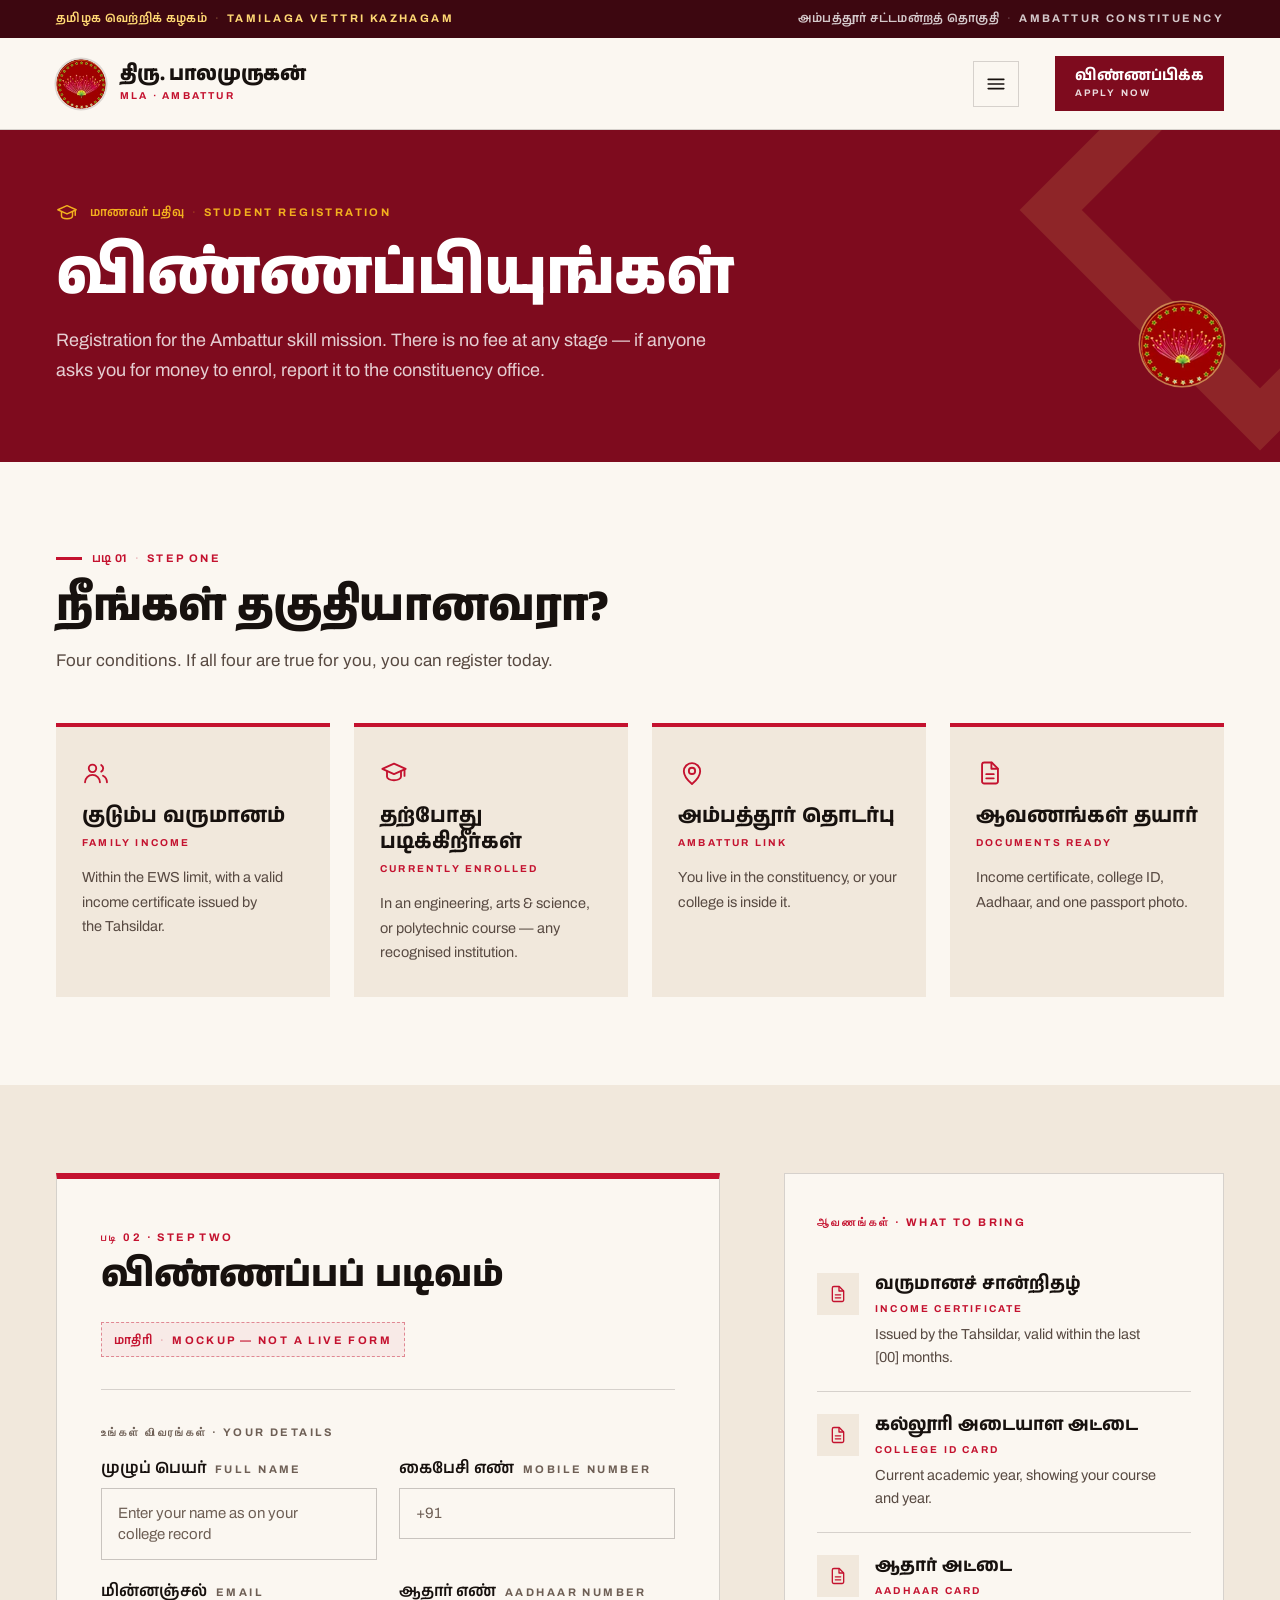
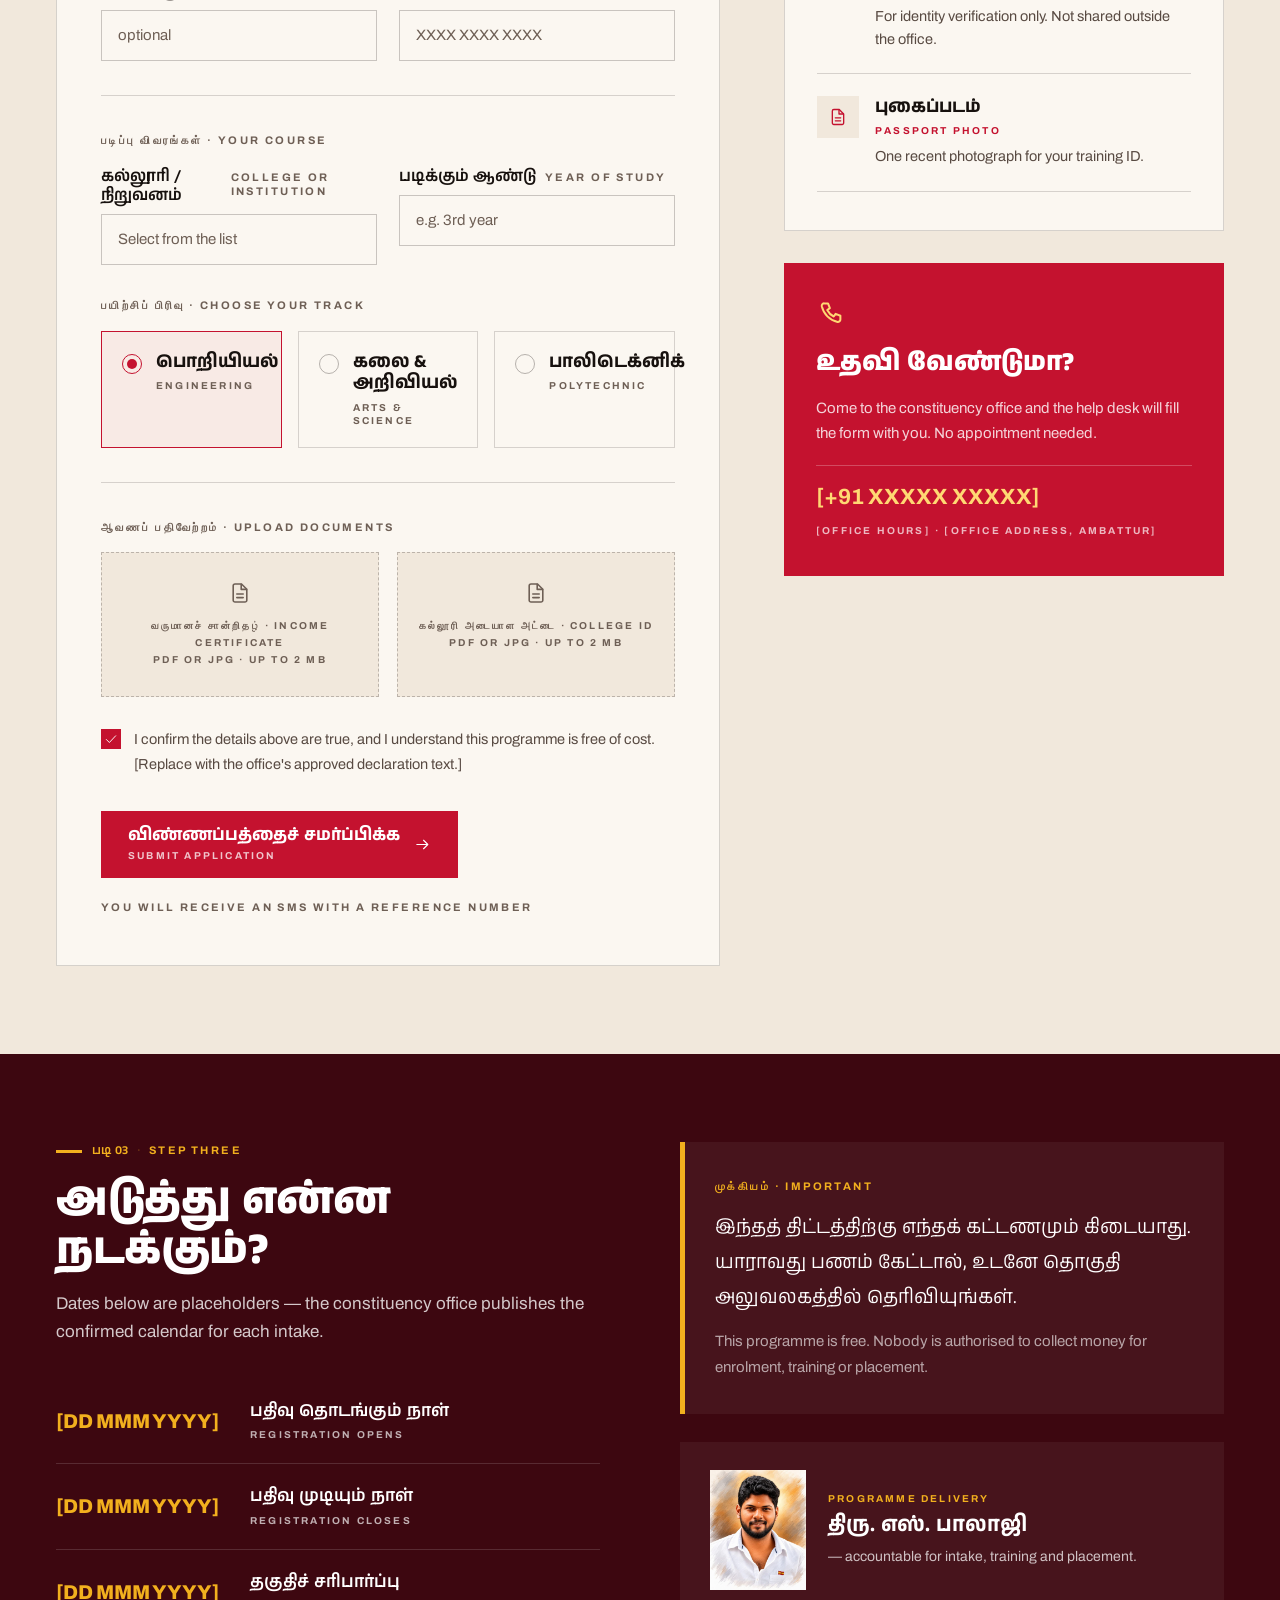
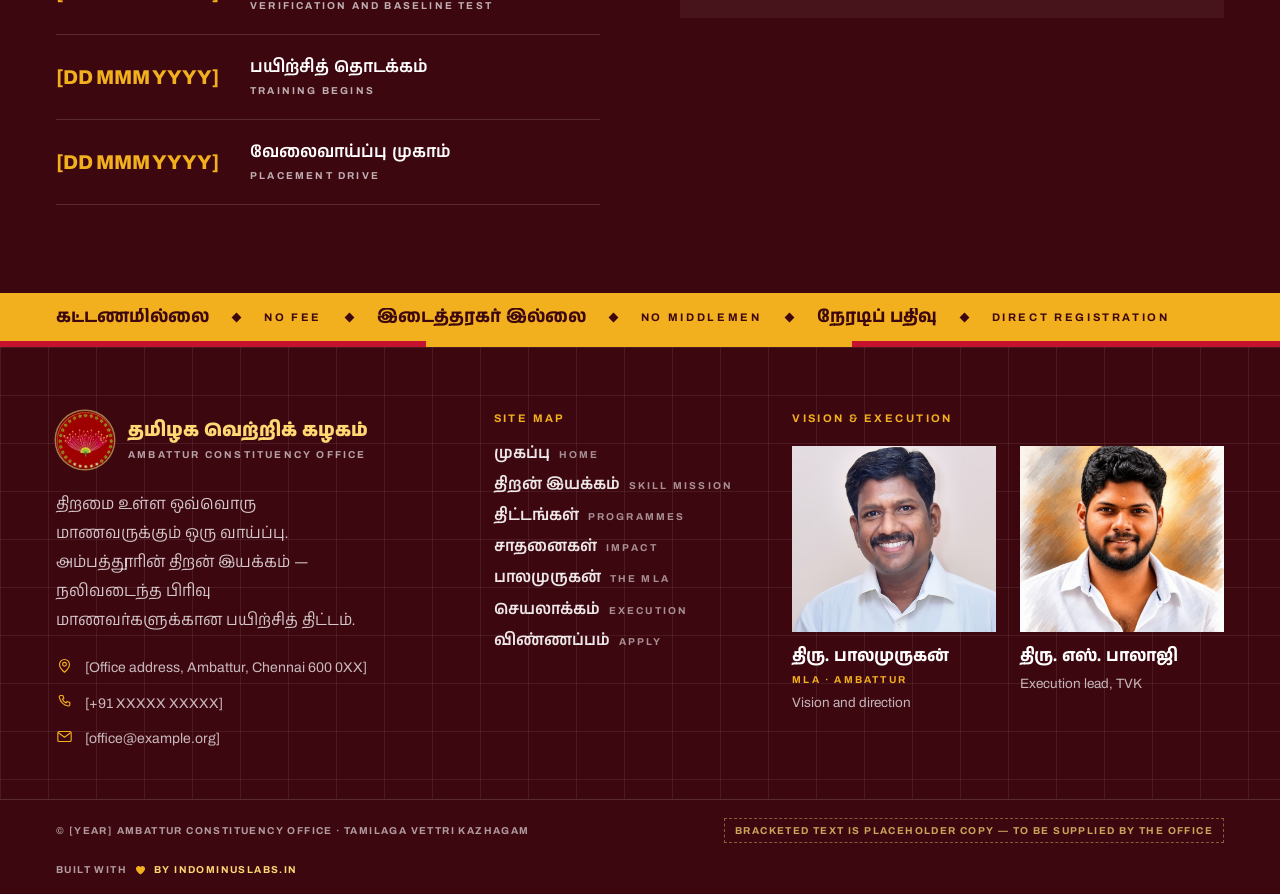
==== commit 0eb1a1ac: "Add files via upload" ====
--- a/apply.html
+++ b/apply.html
@@ -402,7 +402,7 @@
         <span style="display:flex;flex-direction:column;gap:8px">
           <span class="kick" style="color:var(--gold);font-size:10px">Programme delivery</span>
           <span class="ta" style="font:700 21px/1.2 var(--ta);color:#fff">திரு. எஸ். பாலாஜி</span>
-          <span style="font:400 14px/1.6 var(--la);color:rgba(255,255,255,.74)">B.Com., B.L., M.B.A. — accountable for intake, training and placement.</span>
+          <span style="font:400 14px/1.6 var(--la);color:rgba(255,255,255,.74)"> — accountable for intake, training and placement.</span>
         </span>
       </div>
     </div>
@@ -461,7 +461,7 @@
   <div style="width:100%;height:186px;overflow:hidden;background:rgba(255,255,255,.06)"><img src="balaji.jpg" alt="Thiru S. Balaji" style="width:100%;height:100%;object-fit:cover;object-position:50% 24%;"></div>
   <div>
     <div class="ta" style="font:700 17px/1.25 var(--ta);color:#fff">திரு. எஸ். பாலாஜி</div>
-    <div class="kick" style="color:var(--gold);margin-top:6px;font-size:10px">B.Com., B.L., M.B.A.</div>
+    <div class="kick" style="color:var(--gold);margin-top:6px;font-size:10px"></div>
     <div style="font:400 13.5px/1.55 var(--la);color:rgba(255,255,255,.7);margin-top:7px">Execution lead, TVK</div>
   </div>
 </div>
